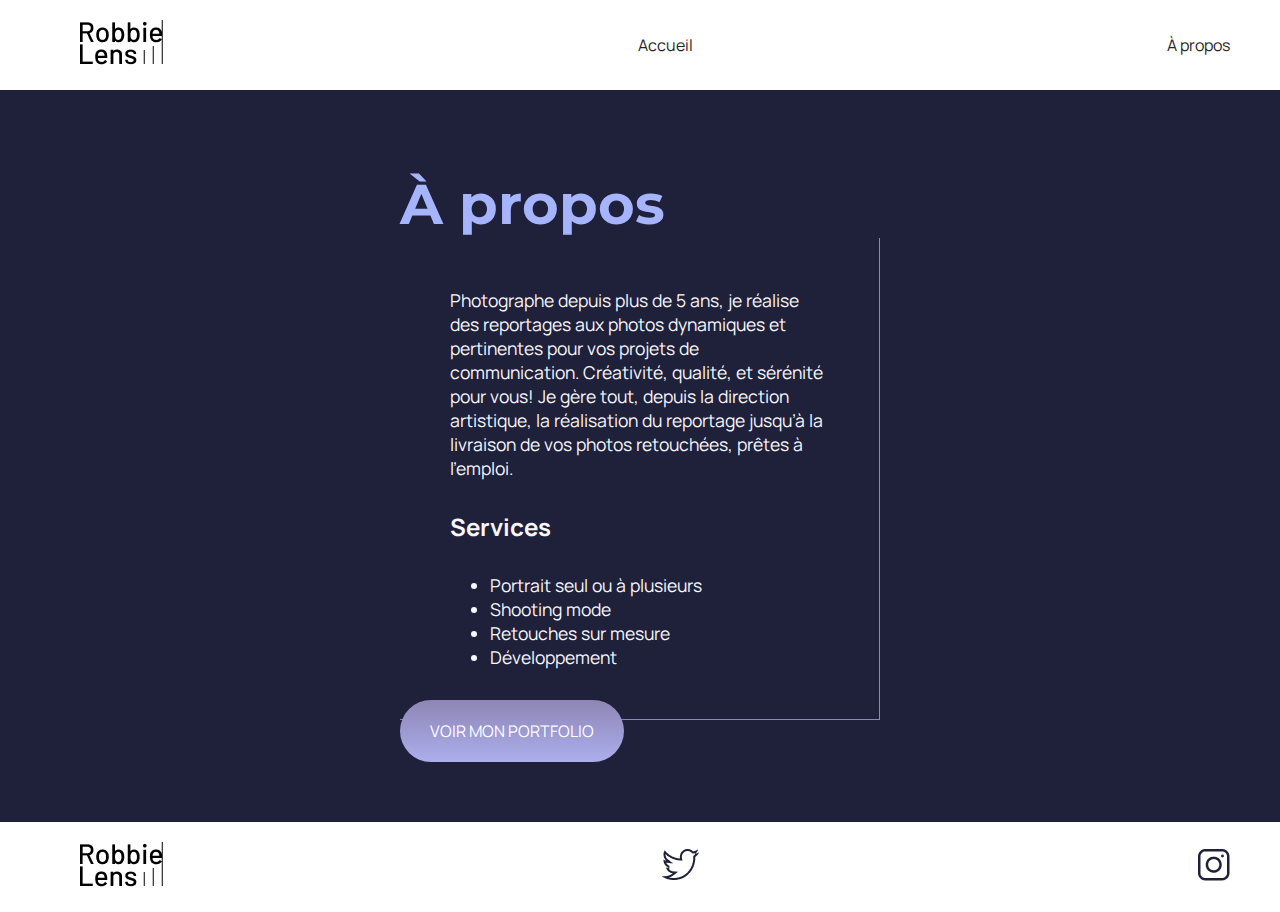
==== a-propos.html @ bcab33ca "ajout page portfolio, index, a propos" ====
<!DOCTYPE html>
<html lang="fr">

<head>
    <meta charset="utf-8" >
    <title>À propos - Robbie Lens Photographie</title>
    <link href="style.css" rel="stylesheet" >
    <link rel="preconnect" href="https://fonts.googleapis.com">
    <link rel="preconnect" href="https://fonts.gstatic.com" crossorigin>
    <link href="https://fonts.googleapis.com/css2?family=Manrope&family=Montserrat&display=swap" rel="stylesheet">
</head>

<body>
    <header>
        <nav>
            <a href="index.html" class="lien-icone">
                <img src="images/logo.png" alt="Logo Robbie Lens" >
            </a>
            <a href="index.html">Accueil</a>
            <a href="a-propos.html">À propos</a>
        </nav>
    </header>
    <main class="a-propos-main">
        <section>
            <h1>À propos</h1>
            <div class="carre-contenu">
                <p>
                    Photographe depuis plus de 5 ans, je réalise des reportages aux photos dynamiques et pertinentes
                    pour
                    vos
                    projets de communication. Créativité, qualité, et sérénité pour vous! Je gère tout, depuis la
                    direction
                    artistique, la réalisation du reportage jusqu’à la livraison de vos photos retouchées, prêtes à
                    l’emploi.
                </p>
                <h2>Services</h2>
                <ul>
                    <li>Portrait seul ou à plusieurs</li>
                    <li>Shooting mode</li>
                    <li>Retouches sur mesure</li>
                    <li>Développement</li>
                </ul>
            </div>
            <div>
                <a href="" class="cta">VOIR MON PORTFOLIO</a>
            </div>
        </section>
    </main>
    <footer>
        <a href="index.html" class="lien-icone">
            <img src="images/logo.png" alt="Logo Robbie Lens" >
        </a>
        <a target="_blank" href="https://twitter.com/" class="lien-icone">
            <img src="images/twitter.png" alt="Logo Twitter" >
        </a>
        <a target="_blank" href="https://www.instagram.com/" class="lien-icone">
            <img src="images/instagram.png" alt="Logo Instagram" >
        </a>
    </footer>
</body>

</html>
---- style.css ----
* {
  margin: 0;
}

body {
  font-family: 'Manrope', sans-serif;
  font-size: 1em;
  background-color: #1f2039;
}

a {
  color: #242424;
  text-decoration: none;
}

em {
  color: #a5b4fc;
  font-style: normal;
}

h1 {
  font-size: 3.5em;
  color: #a5b4fc;
  font-family: 'Montserrat', sans-serif;
}

h2 {
  color: #f9f8ff;
}

p,
li {
  font-size: 1.1em;
  color: #f9f8ff;
}

header,
footer {
  background-color: white;
  padding: 20px 50px;
}

.cta {
  background: linear-gradient(#8e86b5, #acaeed);
  color: white;
  border-radius: 50px;
  padding: 20px 30px;
}

a:hover {
  text-decoration: underline;
}

.cta:hover {
  background: linear-gradient(#696484, #8788ba);
  text-decoration: none;
}

.lien-icone:hover {
  opacity: 0.5;
}

.carre-contenu {
  border-right: 1px solid #8e86b5;
  border-bottom: 1px solid #8e86b5;
  padding: 50px;
}

.carre-contenu h2 {
  margin-top: 30px;
}

.carre-contenu ul {
  margin-top: 30px;
}

section {
  padding: 80px;
}

.a-propos-main {
  width: 50%;
  margin: auto;
}

.introduction {
  display: flex;
  width: 50%;
  margin: auto;
  align-items: center;
}

.accueil-photo h2{
  color: black;
  text-align: center;
  margin-bottom: 80px;

}

.accueil-photo{
  background-color: white;
}

.accueil-photo div{
  display: flex;
  justify-content: center;
  gap: 15px;
  margin-bottom: 15px;
}


nav, footer{
  display: flex;
  align-items: center;
  justify-content: space-between;
}

footer a, nav a{
  margin-left: 30px;
}

.grid-paysages {
  display: grid;
  grid-template-columns: 1fr 1fr 1fr;
  grid-template-rows: 300px 300px 300px;
  gap: 15px;
}

.grid-portrait {
  display: grid;
  grid-template-columns: 1fr 1fr 1fr;
  grid-template-rows: 300px 300px;
  gap: 15px;
}

.grid-paysages img, .grid-portrait img  { 

  width: 100% ;
  height: 100% ;
  object-fit: cover;
 
}
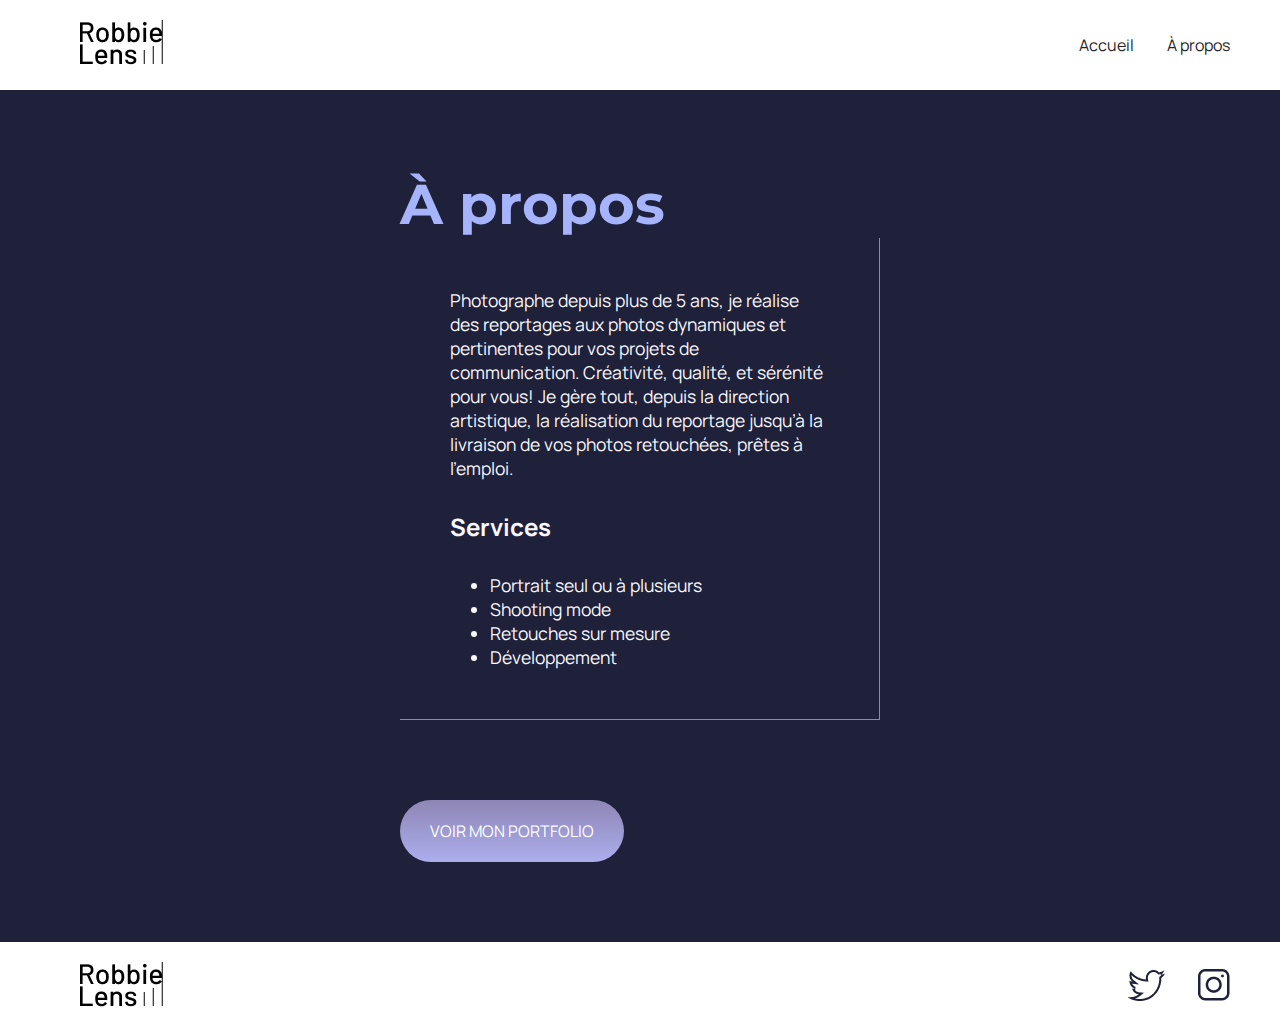
==== commit 116c17d7: "ajout lien portfolio + margin" ====
--- a/a-propos.html
+++ b/a-propos.html
@@ -16,8 +16,10 @@
             <a href="index.html" class="lien-icone">
                 <img src="images/logo.png" alt="Logo Robbie Lens" >
             </a>
-            <a href="index.html">Accueil</a>
-            <a href="a-propos.html">À propos</a>
+            <div>
+                <a href="index.html">Accueil</a>
+                <a href="a-propos.html">À propos</a>
+            </div>
         </nav>
     </header>
     <main class="a-propos-main">
@@ -42,7 +44,7 @@
                 </ul>
             </div>
             <div>
-                <a href="" class="cta">VOIR MON PORTFOLIO</a>
+                <a href="portfolio.html" class="cta">VOIR MON PORTFOLIO</a>
             </div>
         </section>
     </main>
@@ -50,12 +52,14 @@
         <a href="index.html" class="lien-icone">
             <img src="images/logo.png" alt="Logo Robbie Lens" >
         </a>
-        <a target="_blank" href="https://twitter.com/" class="lien-icone">
-            <img src="images/twitter.png" alt="Logo Twitter" >
-        </a>
-        <a target="_blank" href="https://www.instagram.com/" class="lien-icone">
-            <img src="images/instagram.png" alt="Logo Instagram" >
-        </a>
+        <div>
+            <a target="_blank" href="https://twitter.com/" class="lien-icone">
+                <img src="images/twitter.png" alt="Logo Twitter" >
+            </a>
+            <a target="_blank" href="https://www.instagram.com/" class="lien-icone">
+                <img src="images/instagram.png" alt="Logo Instagram" >
+            </a>
+        </div>
     </footer>
 </body>
 
--- a/style.css
+++ b/style.css
@@ -45,7 +45,10 @@
   color: white;
   border-radius: 50px;
   padding: 20px 30px;
+  display: inline-block;
+
 }
+
 
 a:hover {
   text-decoration: underline;
@@ -64,6 +67,7 @@
   border-right: 1px solid #8e86b5;
   border-bottom: 1px solid #8e86b5;
   padding: 50px;
+  margin-bottom: 80px;
 }
 
 .carre-contenu h2 {
@@ -83,11 +87,25 @@
   margin: auto;
 }
 
-.introduction {
+.accueil-introduction {
   display: flex;
-  width: 50%;
+  flex-direction: row;
+  width: 60%;
   margin: auto;
-  align-items: center;
+  align-items: flex-start;
+}
+
+.accueil-introduction h1{
+  margin-bottom: 15px;
+
+}
+.accueil-introduction p{
+  margin-bottom: 30px;
+
+}
+
+.accueil-introduction div {
+  padding-right: 80px;
 }
 
 .accueil-photo h2{
